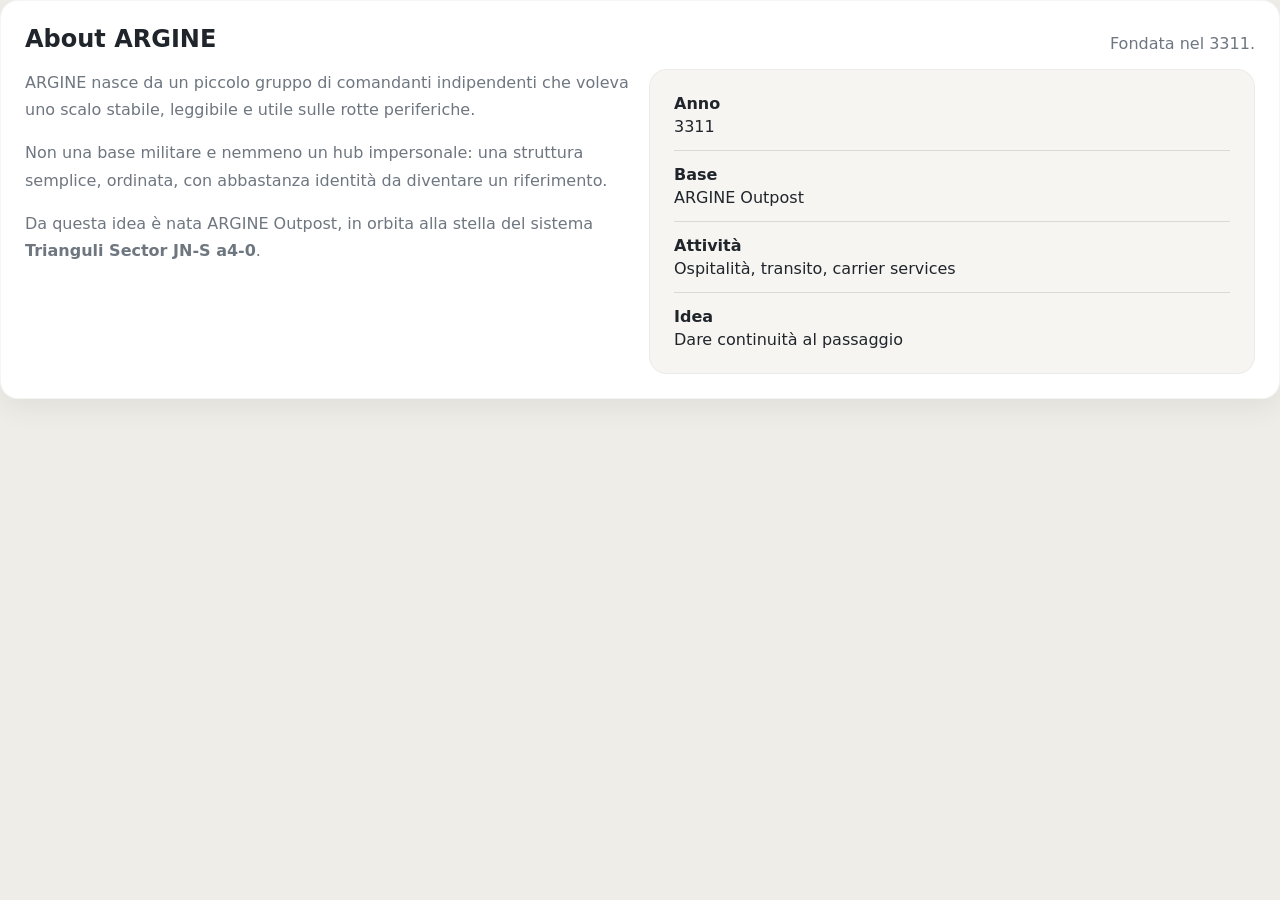
==== pages/about.html @ a63fae5d "Add files via upload" ====
<!DOCTYPE html>
<html lang="it">
<head>
  <meta charset="UTF-8" />
  <meta name="viewport" content="width=device-width, initial-scale=1.0" />
  <link rel="stylesheet" href="../style.css" />
  <title>About</title>
</head>
<body>
  <div class="page">
    <section class="panel">
      <div class="section-head">
        <h2>About ARGINE</h2>
        <p>Fondata nel 3311.</p>
      </div>

      <div class="grid-2">
        <div>
          <p style="margin-top:0; color:var(--muted); line-height:1.7;">
            ARGINE nasce da un piccolo gruppo di comandanti indipendenti che voleva
            uno scalo stabile, leggibile e utile sulle rotte periferiche.
          </p>

          <p style="color:var(--muted); line-height:1.7;">
            Non una base militare e nemmeno un hub impersonale: una struttura semplice,
            ordinata, con abbastanza identità da diventare un riferimento.
          </p>

          <p style="color:var(--muted); line-height:1.7;">
            Da questa idea è nata ARGINE Outpost, in orbita alla stella del sistema
            <strong>Trianguli Sector JN-S a4-0</strong>.
          </p>
        </div>

        <div class="panel" style="background:var(--soft); box-shadow:none;">
          <div class="info-list">
            <div class="info-item">
              <strong>Anno</strong>
              3311
            </div>
            <div class="info-item">
              <strong>Base</strong>
              ARGINE Outpost
            </div>
            <div class="info-item">
              <strong>Attività</strong>
              Ospitalità, transito, carrier services
            </div>
            <div class="info-item">
              <strong>Idea</strong>
              Dare continuità al passaggio
            </div>
          </div>
        </div>
      </div>
    </section>
  </div>
</body>
</html>
---- style.css ----
:root{
  --bg:#efede8;
  --panel:#ffffff;
  --soft:#f7f5f2;
  --text:#1f252b;
  --muted:#6e7680;
  --line:#ddd8d1;
  --accent:#5f6a59;
  --radius:18px;
  --shadow:0 10px 28px rgba(0,0,0,.06);
  --max:1180px;
}

*{ box-sizing:border-box; }

html,body{
  margin:0;
  padding:0;
  font-family:Inter,system-ui,-apple-system,BlinkMacSystemFont,"Segoe UI",sans-serif;
  background:var(--bg);
  color:var(--text);
}

img{
  display:block;
  max-width:100%;
}

button{
  font:inherit;
}

.container{
  width:min(var(--max), calc(100% - 32px));
  margin:0 auto;
}

.topbar{
  position:sticky;
  top:0;
  z-index:10;
  background:rgba(239,237,232,.92);
  backdrop-filter:blur(8px);
  border-bottom:1px solid rgba(0,0,0,.05);
}

.bar{
  min-height:76px;
  display:flex;
  align-items:center;
  justify-content:space-between;
  gap:20px;
}

.brand{
  display:flex;
  align-items:center;
  gap:12px;
}

.dot{
  width:14px;
  height:14px;
  border-radius:50%;
  background:var(--accent);
}

.title{
  font-size:14px;
  font-weight:800;
  letter-spacing:.16em;
}

.subtitle{
  font-size:12px;
  color:var(--muted);
}

.nav{
  display:flex;
  flex-wrap:wrap;
  gap:8px;
}

.nav-btn{
  border:none;
  background:transparent;
  color:var(--text);
  padding:10px 14px;
  border-radius:999px;
  cursor:pointer;
}

.nav-btn:hover,
.nav-btn.active{
  background:var(--panel);
  box-shadow:var(--shadow);
}

.main{
  padding:18px 0 24px;
}

iframe{
  width:100%;
  min-height:calc(100vh - 110px);
  border:none;
  display:block;
  background:transparent;
}

/* pagine iframe */

.page{
  display:grid;
  gap:18px;
}

.hero{
  min-height:420px;
  border-radius:28px;
  overflow:hidden;
  position:relative;
  background-size:cover;
  background-position:center;
  box-shadow:var(--shadow);
}

.hero::after{
  content:"";
  position:absolute;
  inset:0;
  background:linear-gradient(90deg, rgba(16,18,22,.7) 0%, rgba(16,18,22,.42) 44%, rgba(16,18,22,.08) 100%);
}

.hero-content{
  position:relative;
  z-index:2;
  color:white;
  max-width:620px;
  padding:42px;
}

.kicker{
  display:inline-block;
  margin-bottom:14px;
  padding:7px 10px;
  border-radius:999px;
  background:rgba(255,255,255,.12);
  border:1px solid rgba(255,255,255,.14);
  font-size:12px;
  letter-spacing:.08em;
  text-transform:uppercase;
}

.hero h1{
  margin:0 0 12px;
  font-size:clamp(34px, 5vw, 62px);
  line-height:1;
}

.hero p{
  margin:0;
  color:rgba(255,255,255,.9);
  line-height:1.6;
  max-width:540px;
}

.panel{
  background:var(--panel);
  border-radius:var(--radius);
  border:1px solid rgba(0,0,0,.04);
  box-shadow:var(--shadow);
  padding:24px;
}

.section-head{
  display:flex;
  justify-content:space-between;
  align-items:end;
  gap:16px;
  margin-bottom:16px;
}

.section-head h2{
  margin:0;
  font-size:24px;
}

.section-head p{
  margin:0;
  color:var(--muted);
}

.grid-3{
  display:grid;
  grid-template-columns:repeat(3, minmax(0,1fr));
  gap:18px;
}

.grid-2{
  display:grid;
  grid-template-columns:repeat(2, minmax(0,1fr));
  gap:18px;
}

.card{
  background:var(--panel);
  border-radius:var(--radius);
  overflow:hidden;
  border:1px solid rgba(0,0,0,.05);
  box-shadow:var(--shadow);
}

.card img{
  width:100%;
  aspect-ratio:16/10;
  object-fit:cover;
}

.card-body{
  padding:16px 18px 18px;
}

.card h3{
  margin:0 0 6px;
  font-size:18px;
}

.card p{
  margin:0;
  font-size:14px;
  color:var(--muted);
  line-height:1.55;
}

.info-list{
  display:grid;
  gap:14px;
}

.info-item{
  padding-bottom:14px;
  border-bottom:1px solid var(--line);
}

.info-item:last-child{
  border-bottom:none;
  padding-bottom:0;
}

.info-item strong{
  display:block;
  margin-bottom:4px;
}

.table-wrap{
  overflow:auto;
  border:1px solid var(--line);
  border-radius:14px;
  background:#fff;
}

table{
  width:100%;
  border-collapse:collapse;
}

th,td{
  text-align:left;
  padding:14px 16px;
  border-bottom:1px solid var(--line);
  font-size:14px;
  vertical-align:top;
}

th{
  background:var(--soft);
}

.badge{
  display:inline-block;
  padding:6px 10px;
  border-radius:999px;
  background:#edf1eb;
  color:#4e5a48;
  font-size:12px;
  font-weight:700;
}

.post{
  display:grid;
  grid-template-columns:220px 1fr;
  gap:18px;
  align-items:stretch;
}

.post img{
  width:100%;
  height:100%;
  min-height:160px;
  object-fit:cover;
  border-radius:14px;
}

.post h3{
  margin:0 0 8px;
}

.meta{
  margin-bottom:10px;
  color:var(--muted);
  font-size:13px;
}

.post p{
  margin:0;
  color:var(--muted);
  line-height:1.6;
}

.empty{
  color:var(--muted);
  padding:18px;
  border:1px dashed var(--line);
  border-radius:14px;
  background:var(--soft);
}

@media (max-width:900px){
  .grid-3,
  .grid-2,
  .post{
    grid-template-columns:1fr;
  }

  .bar,
  .section-head{
    flex-direction:column;
    align-items:flex-start;
  }

  .hero-content{
    padding:28px;
  }
}
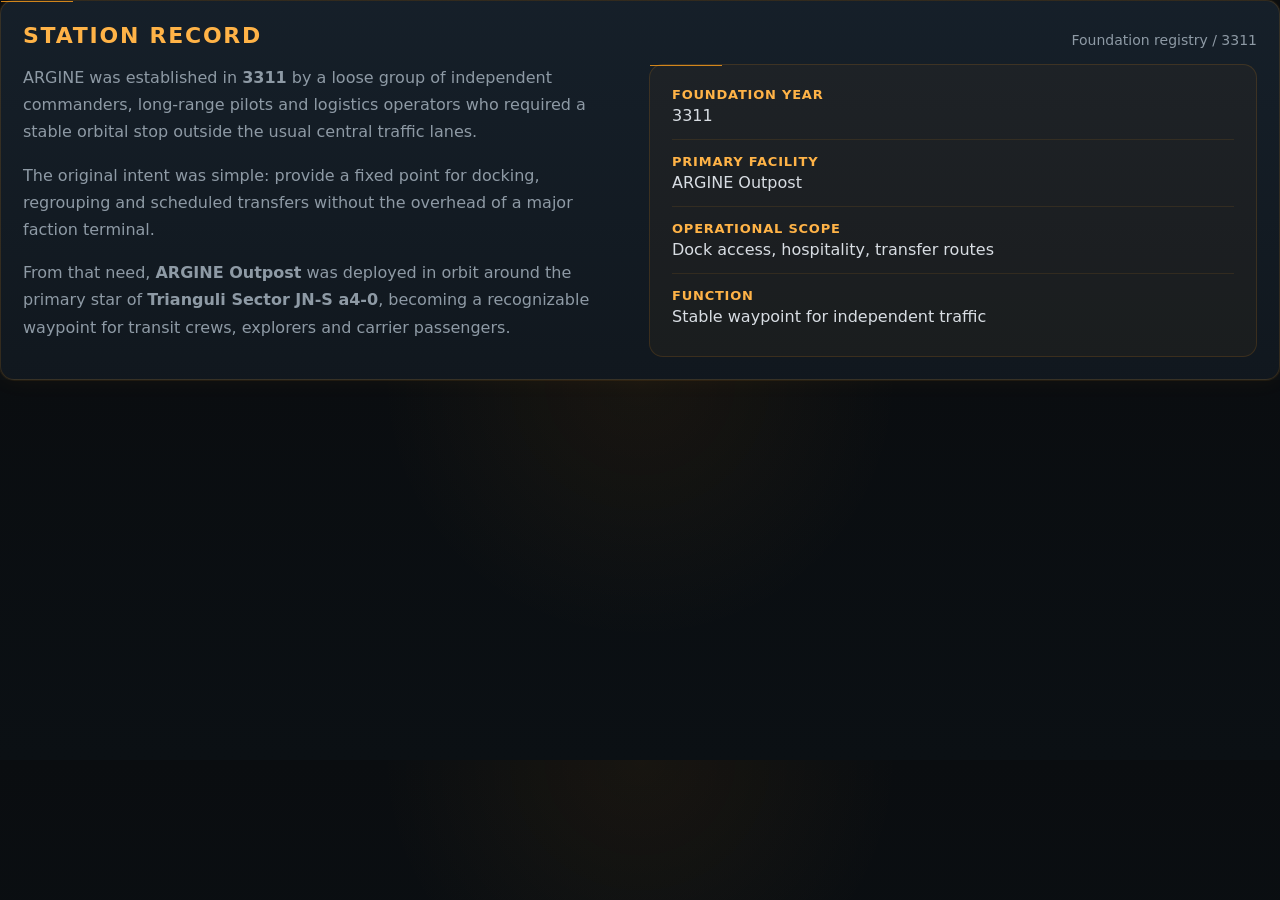
==== commit ba727d2a: "Update about.html" ====
--- a/pages/about.html
+++ b/pages/about.html
@@ -10,45 +10,46 @@
   <div class="page">
     <section class="panel">
       <div class="section-head">
-        <h2>About ARGINE</h2>
-        <p>Fondata nel 3311.</p>
+        <h2>Station Record</h2>
+        <p>Foundation registry / 3311</p>
       </div>
 
       <div class="grid-2">
         <div>
           <p style="margin-top:0; color:var(--muted); line-height:1.7;">
-            ARGINE nasce da un piccolo gruppo di comandanti indipendenti che voleva
-            uno scalo stabile, leggibile e utile sulle rotte periferiche.
+            ARGINE was established in <strong>3311</strong> by a loose group of independent commanders,
+            long-range pilots and logistics operators who required a stable orbital stop outside the usual central traffic lanes.
           </p>
 
           <p style="color:var(--muted); line-height:1.7;">
-            Non una base militare e nemmeno un hub impersonale: una struttura semplice,
-            ordinata, con abbastanza identità da diventare un riferimento.
+            The original intent was simple: provide a fixed point for docking, regrouping and scheduled transfers
+            without the overhead of a major faction terminal.
           </p>
 
           <p style="color:var(--muted); line-height:1.7;">
-            Da questa idea è nata ARGINE Outpost, in orbita alla stella del sistema
-            <strong>Trianguli Sector JN-S a4-0</strong>.
+            From that need, <strong>ARGINE Outpost</strong> was deployed in orbit around the primary star
+            of <strong>Trianguli Sector JN-S a4-0</strong>, becoming a recognizable waypoint for transit crews,
+            explorers and carrier passengers.
           </p>
         </div>
 
-        <div class="panel" style="background:var(--soft); box-shadow:none;">
+        <div class="panel" style="background:rgba(255,159,26,0.04); box-shadow:none;">
           <div class="info-list">
             <div class="info-item">
-              <strong>Anno</strong>
+              <strong>Foundation Year</strong>
               3311
             </div>
             <div class="info-item">
-              <strong>Base</strong>
+              <strong>Primary Facility</strong>
               ARGINE Outpost
             </div>
             <div class="info-item">
-              <strong>Attività</strong>
-              Ospitalità, transito, carrier services
+              <strong>Operational Scope</strong>
+              Dock access, hospitality, transfer routes
             </div>
             <div class="info-item">
-              <strong>Idea</strong>
-              Dare continuità al passaggio
+              <strong>Function</strong>
+              Stable waypoint for independent traffic
             </div>
           </div>
         </div>
@@ -56,4 +57,4 @@
     </section>
   </div>
 </body>
-</html>+</html>
--- a/style.css
+++ b/style.css
@@ -1,24 +1,32 @@
 :root{
-  --bg:#efede8;
-  --panel:#ffffff;
-  --soft:#f7f5f2;
-  --text:#1f252b;
-  --muted:#6e7680;
-  --line:#ddd8d1;
-  --accent:#5f6a59;
-  --radius:18px;
-  --shadow:0 10px 28px rgba(0,0,0,.06);
-  --max:1180px;
-}
-
-*{ box-sizing:border-box; }
+  --bg:#0a0d10;
+  --bg-2:#0f1419;
+  --panel:#11181f;
+  --panel-2:#16202a;
+  --line:#24303b;
+  --text:#d8dde3;
+  --muted:#8e9aa5;
+  --accent:#ff9f1a;
+  --accent-soft:rgba(255,159,26,0.14);
+  --accent-strong:#ffb347;
+  --danger:#ff6b4a;
+  --radius:10px;
+  --shadow:0 0 0 1px rgba(255,159,26,0.08), 0 0 24px rgba(255,159,26,0.05);
+  --max:1240px;
+}
+
+*{
+  box-sizing:border-box;
+}
 
 html,body{
   margin:0;
   padding:0;
+  background:
+    radial-gradient(circle at top, rgba(255,159,26,0.06), transparent 35%),
+    linear-gradient(180deg, #0a0d10 0%, #0b1014 100%);
+  color:var(--text);
   font-family:Inter,system-ui,-apple-system,BlinkMacSystemFont,"Segoe UI",sans-serif;
-  background:var(--bg);
-  color:var(--text);
 }
 
 img{
@@ -30,6 +38,10 @@
   font:inherit;
 }
 
+a{
+  color:inherit;
+}
+
 .container{
   width:min(var(--max), calc(100% - 32px));
   margin:0 auto;
@@ -38,10 +50,11 @@
 .topbar{
   position:sticky;
   top:0;
-  z-index:10;
-  background:rgba(239,237,232,.92);
-  backdrop-filter:blur(8px);
-  border-bottom:1px solid rgba(0,0,0,.05);
+  z-index:40;
+  background:rgba(10,13,16,0.92);
+  backdrop-filter:blur(10px);
+  border-bottom:1px solid rgba(255,159,26,0.16);
+  box-shadow:0 1px 0 rgba(255,159,26,0.08);
 }
 
 .bar{
@@ -55,25 +68,30 @@
 .brand{
   display:flex;
   align-items:center;
-  gap:12px;
+  gap:14px;
 }
 
 .dot{
-  width:14px;
-  height:14px;
+  width:12px;
+  height:12px;
   border-radius:50%;
   background:var(--accent);
+  box-shadow:0 0 12px rgba(255,159,26,0.7);
 }
 
 .title{
   font-size:14px;
   font-weight:800;
-  letter-spacing:.16em;
+  letter-spacing:.22em;
+  color:var(--accent-strong);
+  text-transform:uppercase;
 }
 
 .subtitle{
-  font-size:12px;
-  color:var(--muted);
+  font-size:11px;
+  color:var(--muted);
+  letter-spacing:.12em;
+  text-transform:uppercase;
 }
 
 .nav{
@@ -83,18 +101,23 @@
 }
 
 .nav-btn{
-  border:none;
+  border:1px solid transparent;
   background:transparent;
-  color:var(--text);
+  color:var(--muted);
   padding:10px 14px;
   border-radius:999px;
   cursor:pointer;
+  text-transform:uppercase;
+  letter-spacing:.08em;
+  font-size:12px;
 }
 
 .nav-btn:hover,
 .nav-btn.active{
-  background:var(--panel);
-  box-shadow:var(--shadow);
+  color:var(--accent-strong);
+  border-color:rgba(255,159,26,0.22);
+  background:rgba(255,159,26,0.08);
+  box-shadow:inset 0 0 0 1px rgba(255,159,26,0.06);
 }
 
 .main{
@@ -109,7 +132,7 @@
   background:transparent;
 }
 
-/* pagine iframe */
+/* pagine dentro iframe */
 
 .page{
   display:grid;
@@ -117,61 +140,89 @@
 }
 
 .hero{
-  min-height:420px;
-  border-radius:28px;
+  min-height:430px;
+  border-radius:18px;
   overflow:hidden;
   position:relative;
   background-size:cover;
   background-position:center;
+  border:1px solid rgba(255,159,26,0.16);
   box-shadow:var(--shadow);
+}
+
+.hero::before{
+  content:"";
+  position:absolute;
+  inset:0;
+  background:
+    linear-gradient(180deg, rgba(255,159,26,0.05), transparent 40%),
+    linear-gradient(90deg, rgba(6,8,10,.82) 0%, rgba(6,8,10,.58) 48%, rgba(6,8,10,.18) 100%);
 }
 
 .hero::after{
   content:"";
   position:absolute;
-  inset:0;
-  background:linear-gradient(90deg, rgba(16,18,22,.7) 0%, rgba(16,18,22,.42) 44%, rgba(16,18,22,.08) 100%);
+  left:24px;
+  right:24px;
+  bottom:18px;
+  height:1px;
+  background:linear-gradient(90deg, transparent 0%, rgba(255,159,26,.55) 20%, rgba(255,159,26,.16) 70%, transparent 100%);
 }
 
 .hero-content{
   position:relative;
   z-index:2;
-  color:white;
-  max-width:620px;
+  max-width:700px;
   padding:42px;
 }
 
 .kicker{
   display:inline-block;
-  margin-bottom:14px;
+  margin-bottom:16px;
   padding:7px 10px;
+  border:1px solid rgba(255,159,26,0.22);
+  background:rgba(255,159,26,0.08);
+  color:var(--accent-strong);
   border-radius:999px;
-  background:rgba(255,255,255,.12);
-  border:1px solid rgba(255,255,255,.14);
-  font-size:12px;
-  letter-spacing:.08em;
+  font-size:11px;
+  letter-spacing:.12em;
   text-transform:uppercase;
 }
 
 .hero h1{
-  margin:0 0 12px;
-  font-size:clamp(34px, 5vw, 62px);
-  line-height:1;
+  margin:0 0 14px;
+  font-size:clamp(34px, 5vw, 64px);
+  line-height:0.96;
+  text-transform:uppercase;
+  letter-spacing:.03em;
+  color:#f3f5f6;
 }
 
 .hero p{
   margin:0;
-  color:rgba(255,255,255,.9);
-  line-height:1.6;
-  max-width:540px;
+  color:#b9c2cb;
+  line-height:1.7;
+  max-width:600px;
 }
 
 .panel{
-  background:var(--panel);
-  border-radius:var(--radius);
-  border:1px solid rgba(0,0,0,.04);
+  background:linear-gradient(180deg, rgba(22,32,42,0.98), rgba(17,24,31,0.98));
+  border:1px solid rgba(255,159,26,0.14);
+  border-radius:14px;
   box-shadow:var(--shadow);
-  padding:24px;
+  padding:22px;
+  position:relative;
+}
+
+.panel::before{
+  content:"";
+  position:absolute;
+  top:0;
+  left:0;
+  width:72px;
+  height:1px;
+  background:var(--accent);
+  opacity:.8;
 }
 
 .section-head{
@@ -184,12 +235,16 @@
 
 .section-head h2{
   margin:0;
-  font-size:24px;
+  font-size:22px;
+  text-transform:uppercase;
+  letter-spacing:.08em;
+  color:var(--accent-strong);
 }
 
 .section-head p{
   margin:0;
   color:var(--muted);
+  font-size:14px;
 }
 
 .grid-3{
@@ -205,10 +260,10 @@
 }
 
 .card{
-  background:var(--panel);
-  border-radius:var(--radius);
+  background:linear-gradient(180deg, #131a22, #10161d);
+  border-radius:14px;
   overflow:hidden;
-  border:1px solid rgba(0,0,0,.05);
+  border:1px solid rgba(255,159,26,0.12);
   box-shadow:var(--shadow);
 }
 
@@ -216,6 +271,7 @@
   width:100%;
   aspect-ratio:16/10;
   object-fit:cover;
+  filter:saturate(.9) brightness(.82);
 }
 
 .card-body{
@@ -223,15 +279,18 @@
 }
 
 .card h3{
-  margin:0 0 6px;
-  font-size:18px;
+  margin:0 0 8px;
+  font-size:17px;
+  text-transform:uppercase;
+  letter-spacing:.06em;
+  color:var(--accent-strong);
 }
 
 .card p{
   margin:0;
   font-size:14px;
   color:var(--muted);
-  line-height:1.55;
+  line-height:1.6;
 }
 
 .info-list{
@@ -241,7 +300,7 @@
 
 .info-item{
   padding-bottom:14px;
-  border-bottom:1px solid var(--line);
+  border-bottom:1px solid rgba(255,159,26,0.10);
 }
 
 .info-item:last-child{
@@ -252,13 +311,17 @@
 .info-item strong{
   display:block;
   margin-bottom:4px;
+  color:var(--accent-strong);
+  text-transform:uppercase;
+  letter-spacing:.06em;
+  font-size:13px;
 }
 
 .table-wrap{
   overflow:auto;
-  border:1px solid var(--line);
-  border-radius:14px;
-  background:#fff;
+  border:1px solid rgba(255,159,26,0.14);
+  border-radius:12px;
+  background:#0f1419;
 }
 
 table{
@@ -269,23 +332,30 @@
 th,td{
   text-align:left;
   padding:14px 16px;
-  border-bottom:1px solid var(--line);
+  border-bottom:1px solid rgba(255,159,26,0.10);
   font-size:14px;
   vertical-align:top;
 }
 
 th{
-  background:var(--soft);
+  background:#141c24;
+  color:var(--accent-strong);
+  text-transform:uppercase;
+  letter-spacing:.08em;
+  font-size:12px;
 }
 
 .badge{
   display:inline-block;
   padding:6px 10px;
   border-radius:999px;
-  background:#edf1eb;
-  color:#4e5a48;
-  font-size:12px;
-  font-weight:700;
+  background:rgba(255,159,26,0.12);
+  color:var(--accent-strong);
+  font-size:11px;
+  font-weight:800;
+  text-transform:uppercase;
+  letter-spacing:.08em;
+  border:1px solid rgba(255,159,26,0.14);
 }
 
 .post{
@@ -300,17 +370,24 @@
   height:100%;
   min-height:160px;
   object-fit:cover;
-  border-radius:14px;
+  border-radius:12px;
+  filter:saturate(.9) brightness(.82);
+  border:1px solid rgba(255,159,26,0.12);
 }
 
 .post h3{
   margin:0 0 8px;
+  color:var(--accent-strong);
+  text-transform:uppercase;
+  letter-spacing:.05em;
 }
 
 .meta{
   margin-bottom:10px;
   color:var(--muted);
-  font-size:13px;
+  font-size:12px;
+  text-transform:uppercase;
+  letter-spacing:.08em;
 }
 
 .post p{
@@ -322,9 +399,9 @@
 .empty{
   color:var(--muted);
   padding:18px;
-  border:1px dashed var(--line);
-  border-radius:14px;
-  background:var(--soft);
+  border:1px dashed rgba(255,159,26,0.18);
+  border-radius:12px;
+  background:rgba(255,159,26,0.04);
 }
 
 @media (max-width:900px){
@@ -343,4 +420,4 @@
   .hero-content{
     padding:28px;
   }
-}+}
